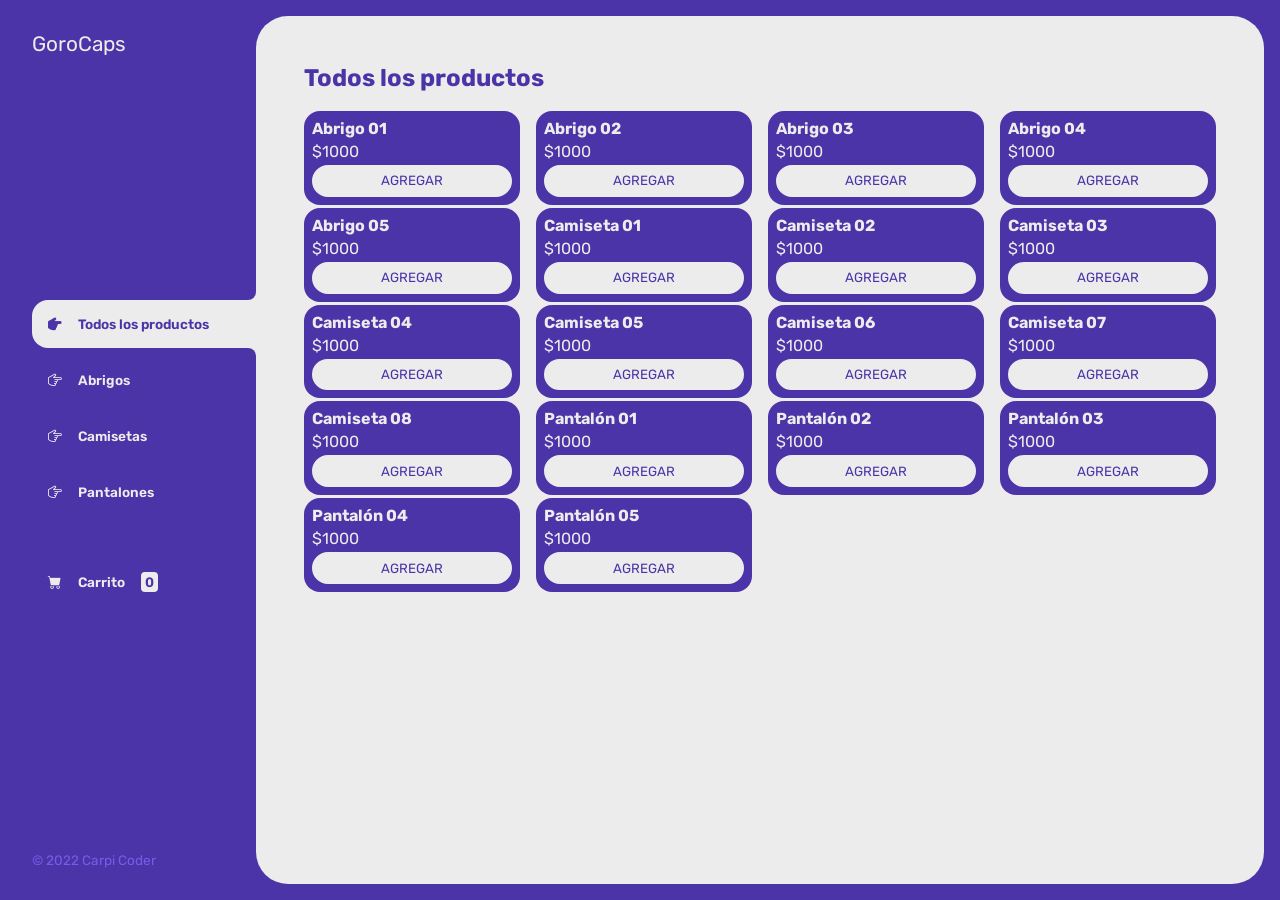
==== index.html @ adb9d29c "agrego archivos" ====
<!DOCTYPE html>
<html lang="es">
<head>
    <meta charset="UTF-8">
    <meta http-equiv="X-UA-Compatible" content="IE=edge">
    <meta name="viewport" content="width=device-width, initial-scale=1.0">
    <title>GoroCaps</title>
    <link rel="stylesheet" href="https://cdn.jsdelivr.net/npm/bootstrap-icons@1.9.1/font/bootstrap-icons.css">
    <link rel="stylesheet" href="./css/main.css">
</head>
<body>

    <div class="wrapper">
        <aside>
            <header>
                <h1 class="logo">GoroCaps</h1>
            </header>
            <nav>
                <ul class="menu">
                    <li>
                        <button id="todos" class="boton-menu boton-categoria active"><i class="bi bi-hand-index-thumb-fill"></i> Todos los productos</button>
                    </li>
                    <li>
                        <button id="abrigos" class="boton-menu boton-categoria"><i class="bi bi-hand-index-thumb"></i> Abrigos</button>
                    </li>
                    <li>
                        <button id="camisetas" class="boton-menu boton-categoria"><i class="bi bi-hand-index-thumb"></i> Camisetas</button>
                    </li>
                    <li>
                        <button id="pantalones" class="boton-menu boton-categoria"><i class="bi bi-hand-index-thumb"></i> Pantalones</button>
                    </li>
                    <li>
                        <a class="boton-menu boton-carrito" href="./carrito.html">
                            <i class="bi bi-cart-fill"></i> Carrito <span id="numerito" class="numerito">0</span>
                        </a>
                    </li>
                </ul>
            </nav>
            <footer>
                <p class="texto-footer">© 2022 Carpi Coder</p>
            </footer>
        </aside>
        <main>
            <h2 class="titulo-principal" id="titulo-principal">Todos los productos</h2>
            <div id="contenedor-productos" class="contenedor-productos">
                <!-- Esto se va a rellenar con JS -->
            </div>
        </main>
    </div>
    
    <script src="./js/main.js"></script>
</body>
</html>
---- css/main.css ----
@import url('https://fonts.googleapis.com/css2?family=Rubik:wght@300;400;500;600;700;800;900&display=swap');

:root {
    --clr-main: #4b33a8;
    --clr-main-light: #785ce9;
    --clr-white: #ececec;
    --clr-gray: #e2e2e2;
    --clr-red: #961818;
}

* {
    margin: 0;
    padding: 0;
    box-sizing: border-box;
    font-family: 'Rubik', sans-serif;
}

h1, h2, h3, h4, h5, h6, p, a, input, textarea, ul {
    margin: 0;
    padding: 0;
}

ul {
    list-style-type: none;
}

a {
    text-decoration: none;
}

.wrapper {
    display: grid;
    grid-template-columns: 1fr 4fr;
    background-color: var(--clr-main);
}

aside {
    padding: 2rem;
    padding-right: 0;
    color: var(--clr-white);
    position: sticky;
    top: 0;
    height: 100vh;
    display: flex;
    flex-direction: column;
    justify-content: space-between;
}

.logo {
    font-weight: 400;
    font-size: 1.3rem;
}

.menu {
    display: flex;
    flex-direction: column;
    gap: .5rem;
}

.boton-menu {
    background-color: transparent;
    border: 0;
    color: var(--clr-white);
    cursor: pointer;
    display: flex;
    align-items: center;
    gap: 1rem;
    font-weight: 600;
    padding: 1rem;
    font-size: .85rem;
    width: 100%;
}

.boton-menu.active {
    background-color: var(--clr-white);
    color: var(--clr-main);
    border-top-left-radius: 1rem;
    border-bottom-left-radius: 1rem;
    position: relative;
}

.boton-menu.active::before {
    content: '';
    position: absolute;
    width: 1rem;
    height: 2rem;
    bottom: 100%;
    right: 0;
    background-color: transparent;
    border-bottom-right-radius: .5rem;
    box-shadow: 0 1rem 0 var(--clr-white);
}

.boton-menu.active::after {
    content: '';
    position: absolute;
    width: 1rem;
    height: 2rem;
    top: 100%;
    right: 0;
    background-color: transparent;
    border-top-right-radius: .5rem;
    box-shadow: 0 -1rem 0 var(--clr-white);
}

.boton-menu > i.bi-hand-index-thumb-fill,
.boton-menu > i.bi-hand-index-thumb {
    transform: rotateZ(90deg);
}

.boton-carrito {
    margin-top: 2rem;
}

.numerito {
    background-color: var(--clr-white);
    color: var(--clr-main);
    padding: .15rem .25rem;
    border-radius: .25rem;
}

.boton-carrito.active .numerito {
    background-color: var(--clr-main);
    color: var(--clr-white);
}

.texto-footer {
    color: var(--clr-main-light);
    font-size: .85rem;
}

main {
    background-color: var(--clr-white);
    margin: 1rem;
    margin-left: 0;
    border-radius: 2rem;
    padding: 3rem;
}

.titulo-principal {
    color: var(--clr-main);
    margin-bottom: 2rem;
}

.contenedor-productos {
    display: grid;
    grid-template-columns: repeat(4, 1fr);
    gap: 1rem;
}

.producto-imagen {
    max-width: 100%;
    border-radius: 1rem;
}

.producto-detalles {
    background-color: var(--clr-main);
    color: var(--clr-white);
    padding: .5rem;
    border-radius: 1rem;
    margin-top: -2rem;
    position: relative;
    display: flex;
    flex-direction: column;
    gap: .25rem;
}

.producto-titulo {
    font-size: 1rem;
}

.producto-agregar {
    border: 0;
    background-color: var(--clr-white);
    color: var(--clr-main);
    padding: .4rem;
    text-transform: uppercase;
    border-radius: 2rem;
    cursor: pointer;
    border: 2px solid var(--clr-white);
    transition: background-color .2s, color .2s;
}

.producto-agregar:hover {
    background-color: var(--clr-main);
    color: var(--clr-white);
}


/** CARRITO **/

.contenedor-carrito {
    display: flex;
    flex-direction: column;
    gap: 1.5rem;
}

.carrito-vacio,
.carrito-comprado {
    color: var(--clr-main);
}

.carrito-productos {
    display: flex;
    flex-direction: column;
    gap: 1rem;
}

.carrito-producto {
    display: flex;
    justify-content: space-between;
    align-items: center;
    background-color: var(--clr-gray);
    color: var(--clr-main);
    padding: .5rem;
    padding-right: 1.5rem;
    border-radius: 1rem;
}

.carrito-producto-imagen {
    width: 4rem;
    border-radius: 1rem;
}

.carrito-producto small {
    font-size: .75rem;
}

.carrito-producto-eliminar {
    border: 0;
    background-color: transparent;
    color: var(--clr-red);
    cursor: pointer;
}

.carrito-acciones {
    display: flex;
    justify-content: space-between;
}

.carrito-acciones-vaciar {
    border: 0;
    background-color: var(--clr-gray);
    padding: 1rem;
    border-radius: 1rem;
    color: var(--clr-main);
    text-transform: uppercase;
    cursor: pointer;
}

.carrito-acciones-derecha {
    display: flex;
}

.carrito-acciones-total {
    display: flex;
    background-color: var(--clr-gray);
    padding: 1rem;
    color: var(--clr-main);
    text-transform: uppercase;
    border-top-left-radius: 1rem;
    border-bottom-left-radius: 1rem;
    gap: 1rem;
}

.carrito-acciones-comprar {
    border: 0;
    background-color: var(--clr-main);
    padding: 1rem;
    color: var(--clr-white);
    text-transform: uppercase;
    cursor: pointer;
    border-top-right-radius: 1rem;
    border-bottom-right-radius: 1rem;
}

.disabled {
    display: none;
}
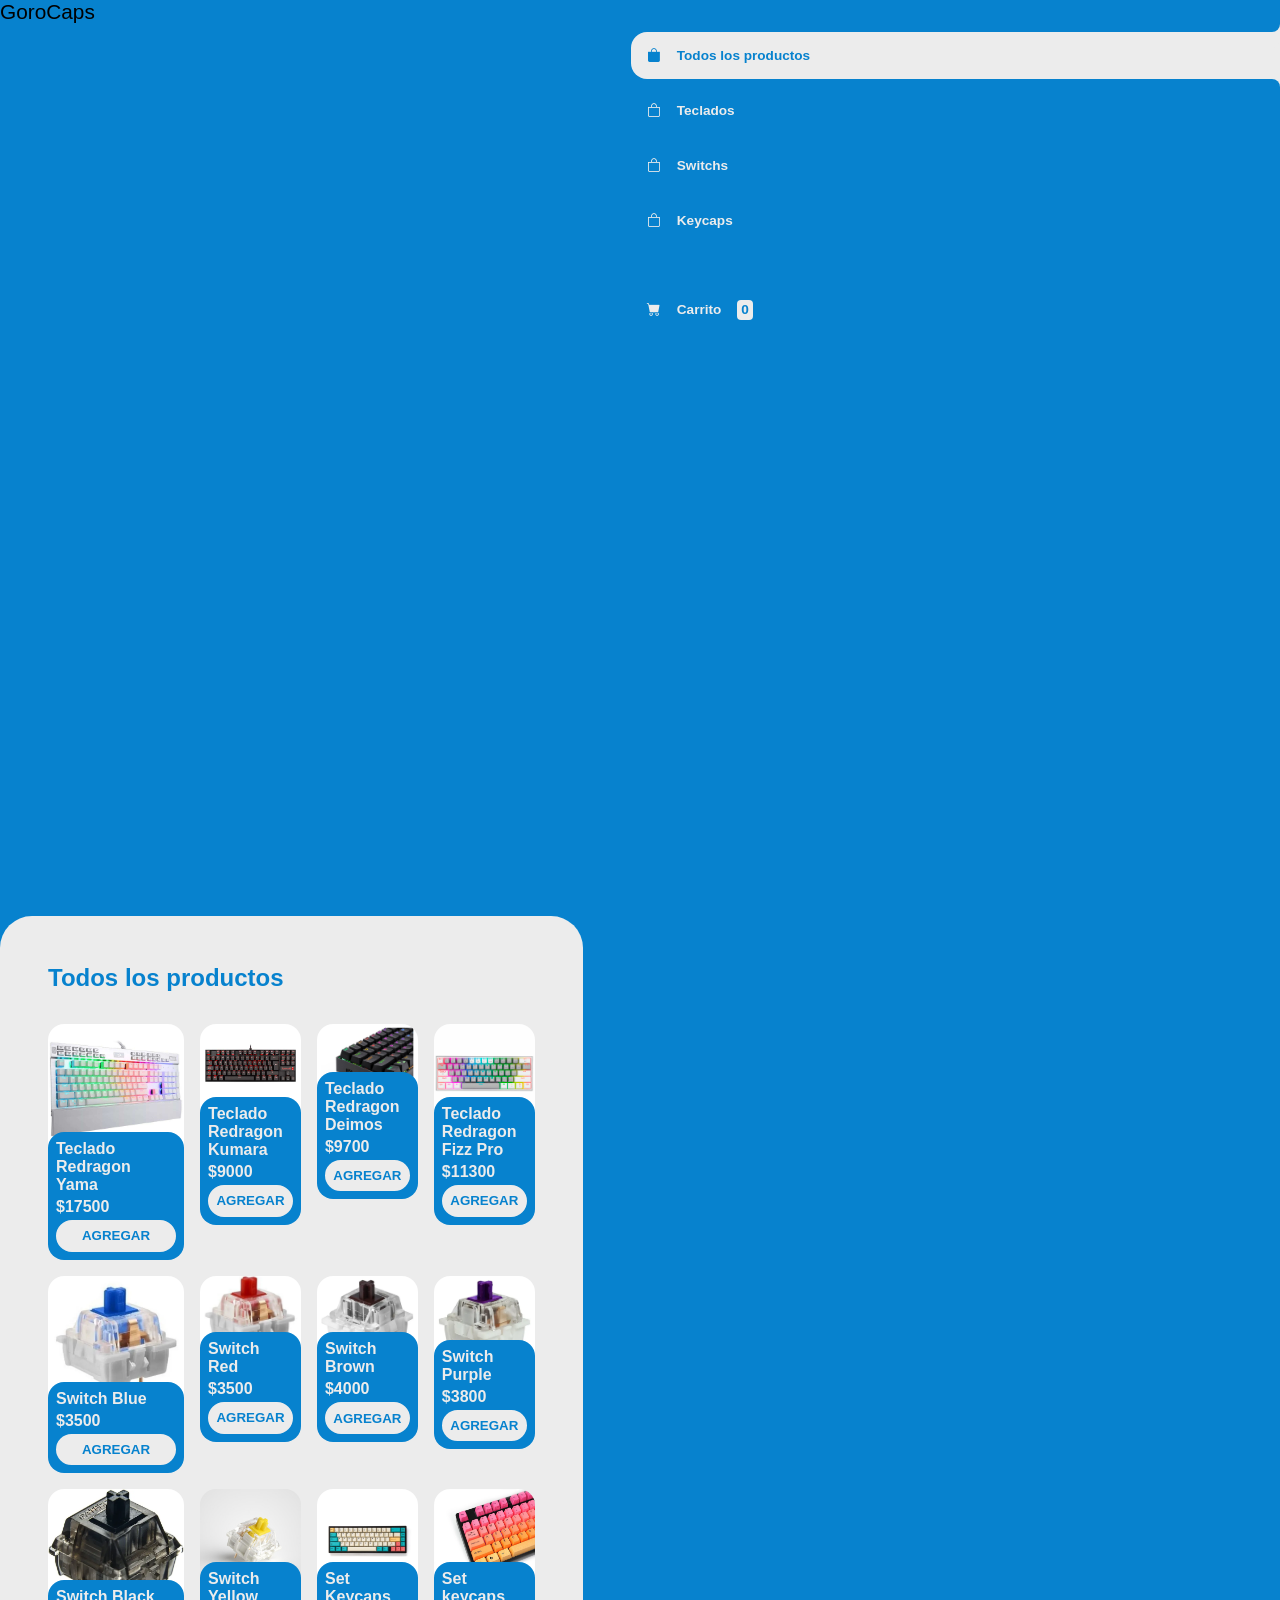
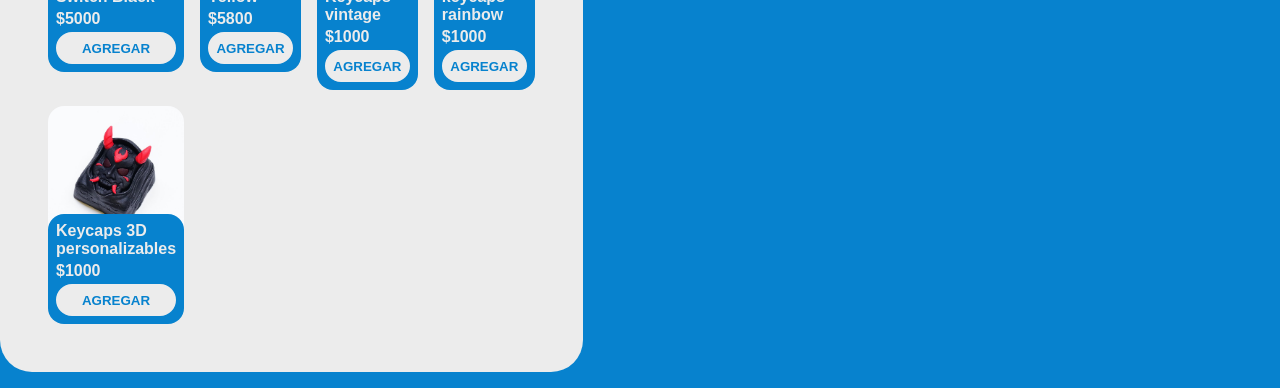
==== commit 495f7989: "modifico js" ====
--- a/index.html
+++ b/index.html
@@ -11,23 +11,25 @@
 <body>
 
     <div class="wrapper">
+
+        <header>
+            <h1 class="logo">GoroCaps</h1>
+        </header>
+
         <aside>
-            <header>
-                <h1 class="logo">GoroCaps</h1>
-            </header>
             <nav>
                 <ul class="menu">
                     <li>
-                        <button id="todos" class="boton-menu boton-categoria active"><i class="bi bi-hand-index-thumb-fill"></i> Todos los productos</button>
+                        <button id="todos" class="boton-menu boton-categoria active"><i class="bi bi-bag-fill"></i> Todos los productos</button>
                     </li>
                     <li>
-                        <button id="abrigos" class="boton-menu boton-categoria"><i class="bi bi-hand-index-thumb"></i> Abrigos</button>
+                        <button id="teclados" class="boton-menu boton-categoria"><i class="bi bi-bag"></i> Teclados</button>
                     </li>
                     <li>
-                        <button id="camisetas" class="boton-menu boton-categoria"><i class="bi bi-hand-index-thumb"></i> Camisetas</button>
+                        <button id="switchs" class="boton-menu boton-categoria"><i class="bi bi-bag"></i> Switchs</button>
                     </li>
                     <li>
-                        <button id="pantalones" class="boton-menu boton-categoria"><i class="bi bi-hand-index-thumb"></i> Pantalones</button>
+                        <button id="keycaps" class="boton-menu boton-categoria"><i class="bi bi-bag"></i> Keycaps</button>
                     </li>
                     <li>
                         <a class="boton-menu boton-carrito" href="./carrito.html">
@@ -36,10 +38,8 @@
                     </li>
                 </ul>
             </nav>
-            <footer>
-                <p class="texto-footer">© 2022 Carpi Coder</p>
-            </footer>
         </aside>
+        
         <main>
             <h2 class="titulo-principal" id="titulo-principal">Todos los productos</h2>
             <div id="contenedor-productos" class="contenedor-productos">
--- a/css/main.css
+++ b/css/main.css
@@ -1,8 +1,6 @@
-@import url('https://fonts.googleapis.com/css2?family=Rubik:wght@300;400;500;600;700;800;900&display=swap');
-
 :root {
-    --clr-main: #4b33a8;
-    --clr-main-light: #785ce9;
+    --clr-main: #0782ce;
+    --clr-main-light: #0782ce;
     --clr-white: #ececec;
     --clr-gray: #e2e2e2;
     --clr-red: #961818;
@@ -12,7 +10,8 @@
     margin: 0;
     padding: 0;
     box-sizing: border-box;
-    font-family: 'Rubik', sans-serif;
+    font-family: sans-serif;
+    font-weight: 600;
 }
 
 h1, h2, h3, h4, h5, h6, p, a, input, textarea, ul {
@@ -27,6 +26,7 @@
 a {
     text-decoration: none;
 }
+
 
 .wrapper {
     display: grid;
@@ -124,10 +124,7 @@
     color: var(--clr-white);
 }
 
-.texto-footer {
-    color: var(--clr-main-light);
-    font-size: .85rem;
-}
+
 
 main {
     background-color: var(--clr-white);
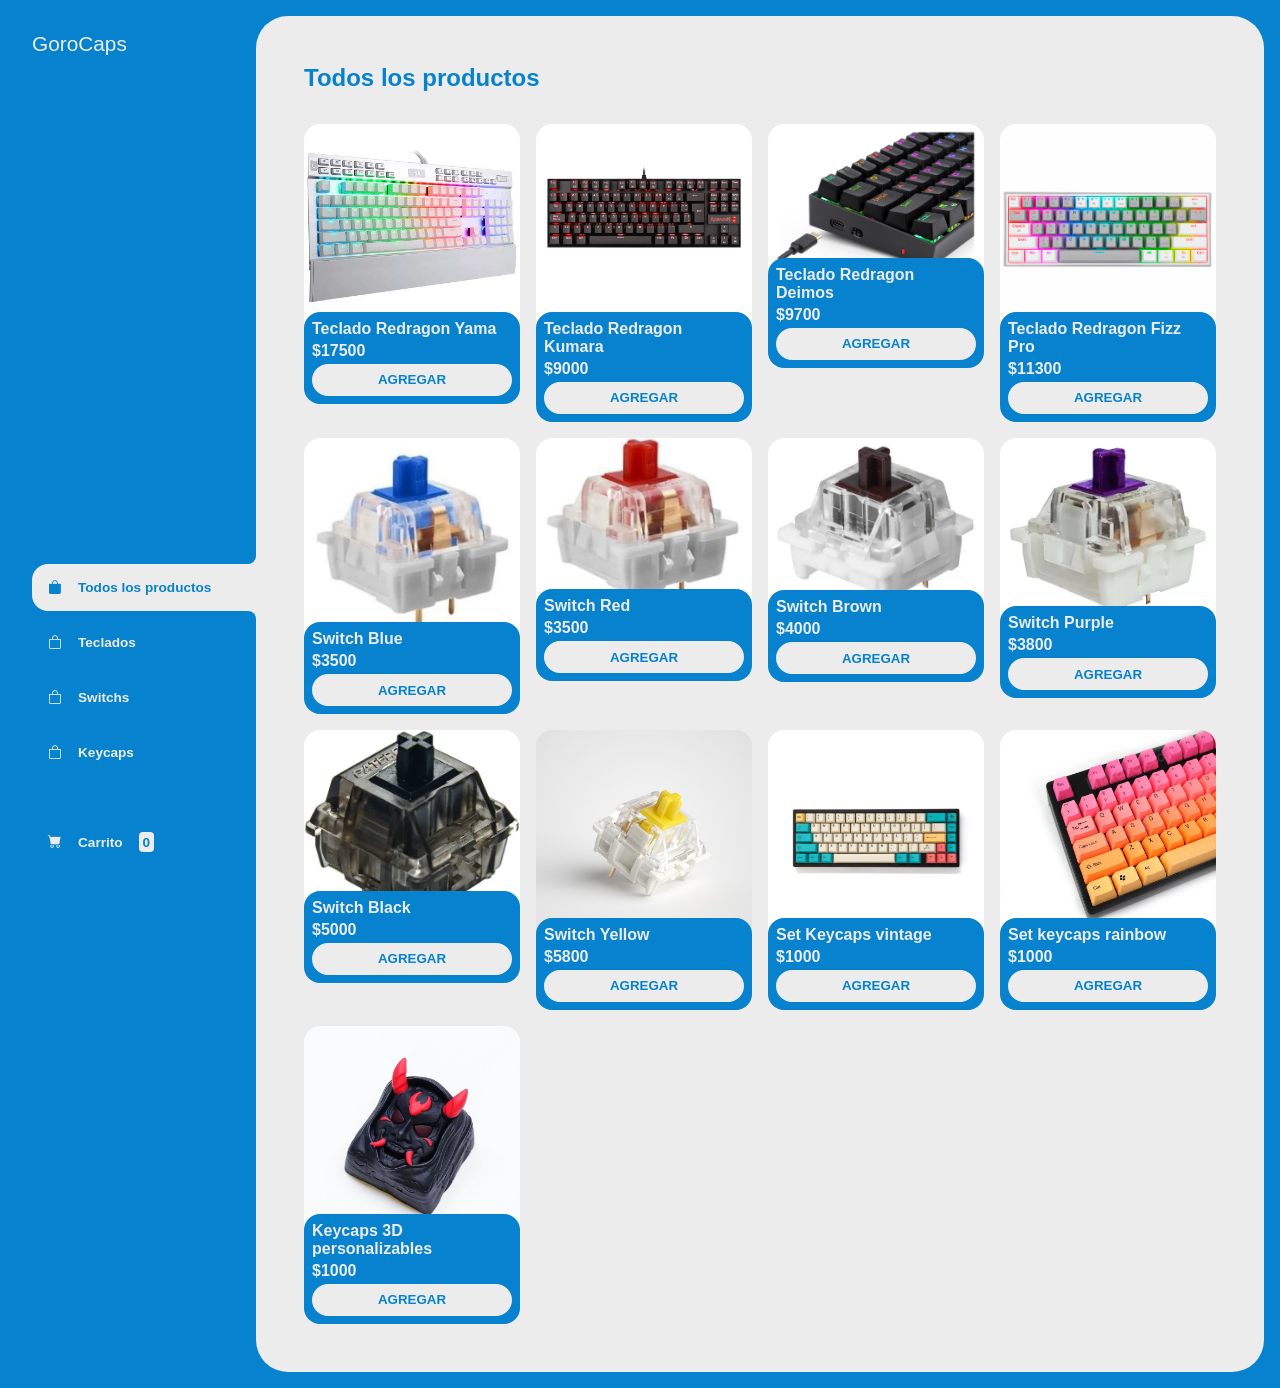
==== commit 7d47eb0a: "." ====
--- a/index.html
+++ b/index.html
@@ -11,12 +11,12 @@
 <body>
 
     <div class="wrapper">
+        <aside>
 
-        <header>
-            <h1 class="logo">GoroCaps</h1>
-        </header>
-
-        <aside>
+            <header>
+                <h1 class="logo">GoroCaps</h1>
+            </header>
+            
             <nav>
                 <ul class="menu">
                     <li>
